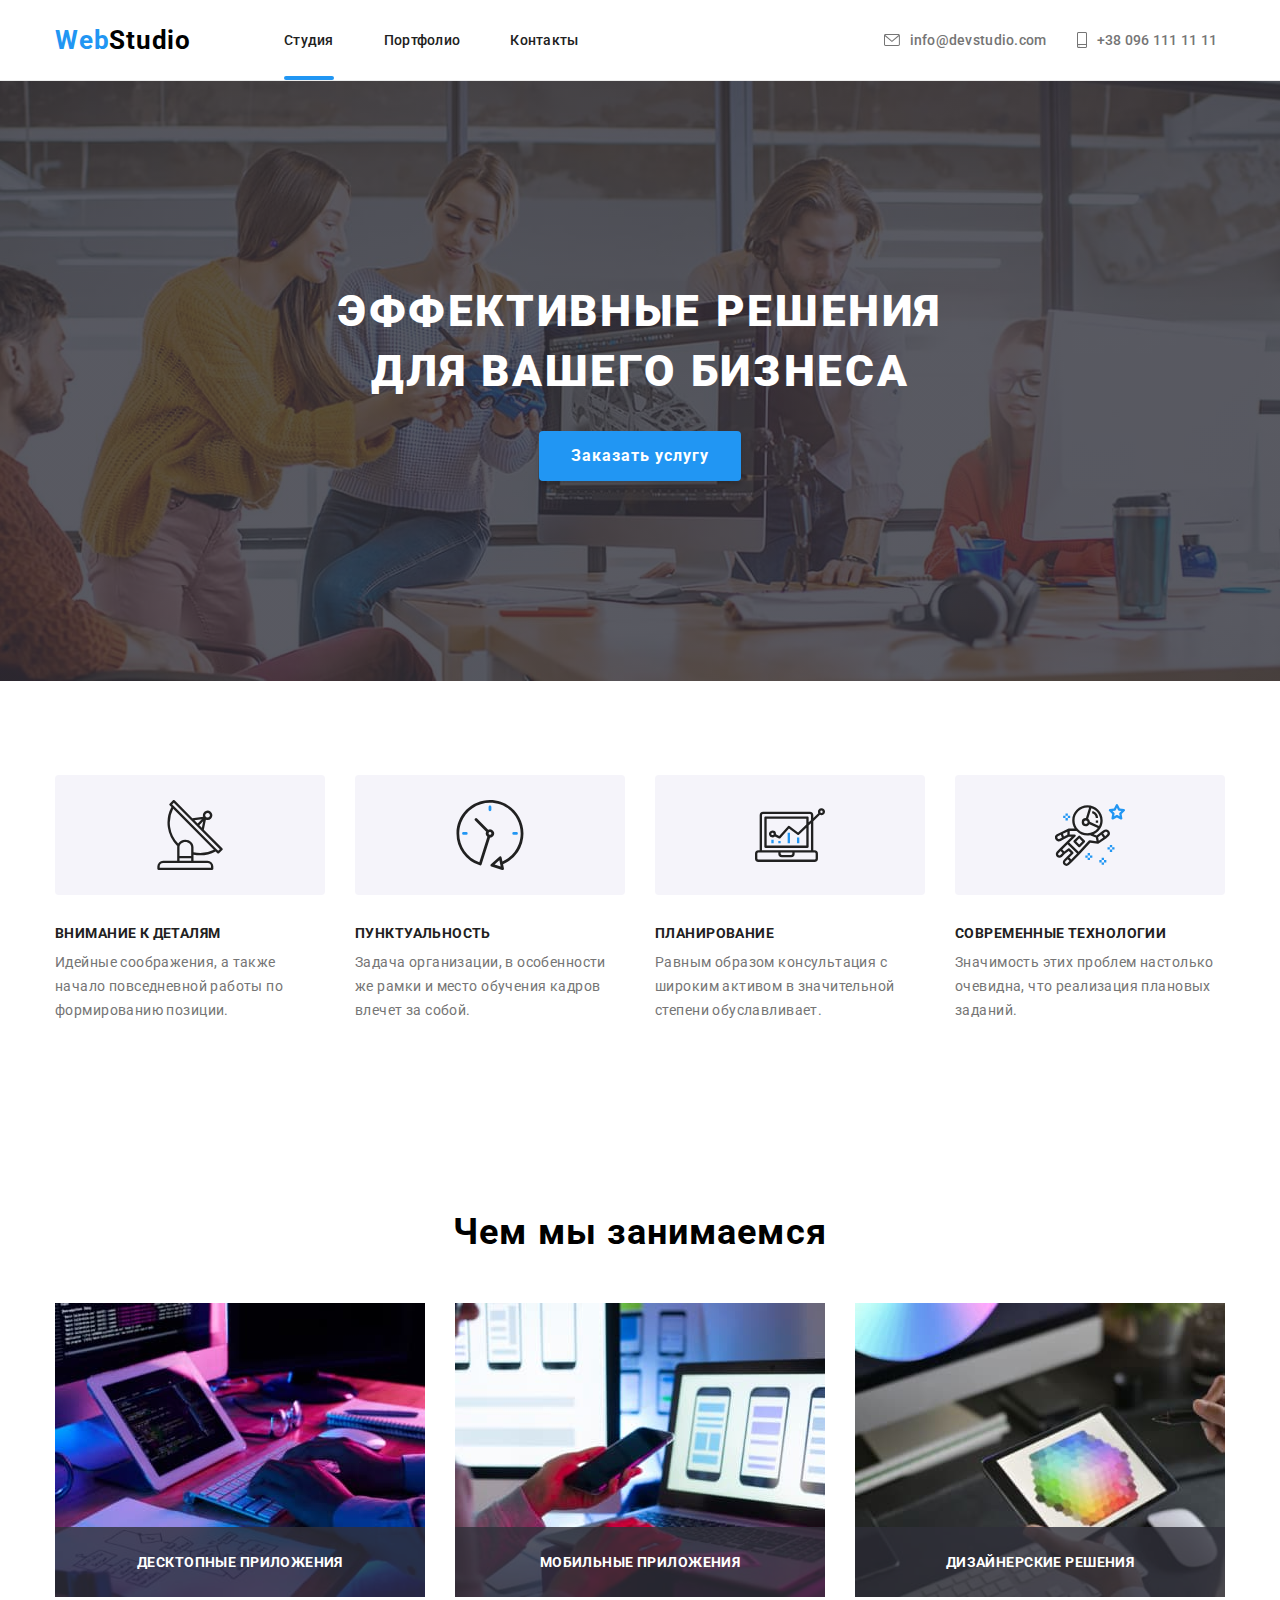
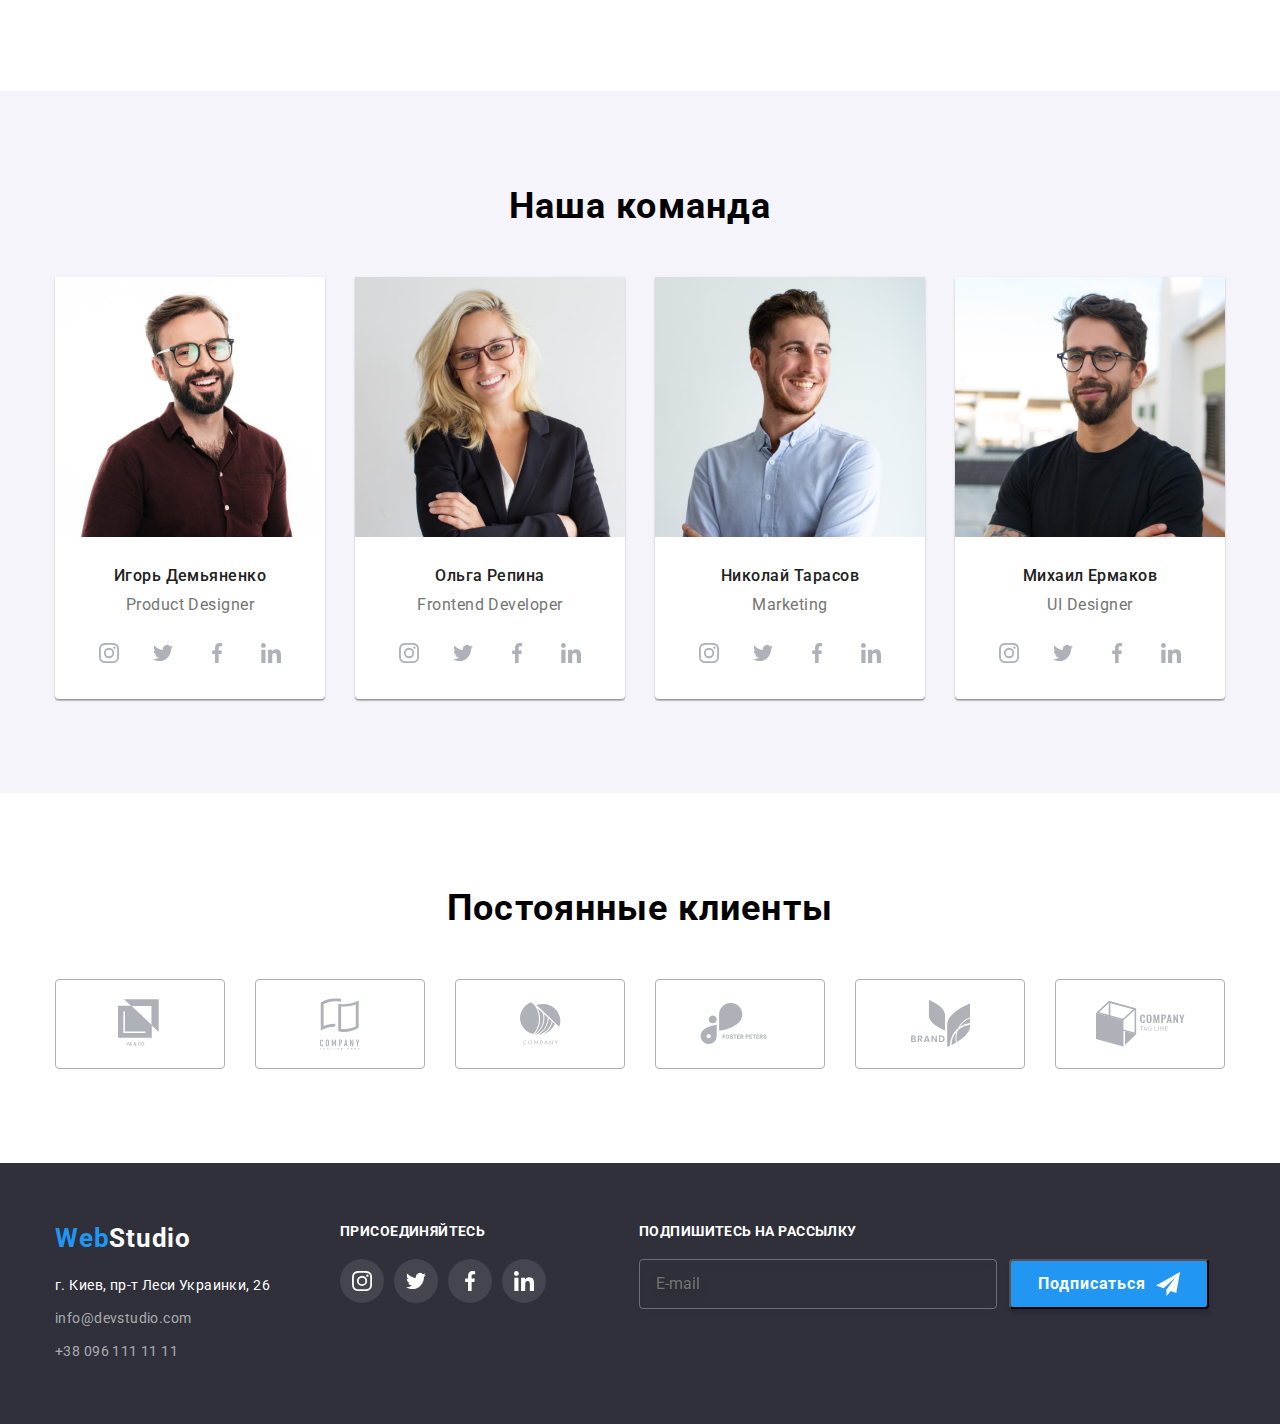
==== index.html @ 7c9dad48 "Добавила размерку и оформление новых элементов из макета домашнего задания #6" ====
<!DOCTYPE html>
<html lang="ru">
<head>
    <meta charset="UTF-8">
    <meta name="viewport" content="width=device-width, initial-scale=1.0">
    <title>Вебстудия</title>
    <link rel="stylesheet" href="https://cdnjs.cloudflare.com/ajax/libs/modern-normalize/1.0.0/modern-normalize.css">
    <link href="https://fonts.googleapis.com/css2?family=Raleway:wght@700&family=Roboto:wght@400;500;700;900&display=swap" rel="stylesheet">
    <link rel="stylesheet" href="css/styles.css">  
</head>
<body>
    <header class="header ">
        <div class="container container-header">
        <nav class="navigation">
            <div class="logo-container">
            <a class="logo link" lang="en" href="./index.html" aria-label="webstudio logo"><span class="logo-web">Web</span>Studio</a> 
           </div>
            <ul class="navigation-list list">
                <li class="navigation-list-item">
                    <a class="navigation-list-link studio link" href="./index.html" >Студия
                    </a>
                </li>
                <li class="navigation-list-item">
                    <a class="navigation-list-link  link" href="./portfolio.html">Портфолио</a>
                </li>
                <li class="navigation-list-item">
                    <a class="navigation-list-link  link" href="">Контакты</a>
                </li>
            </ul>
            <address class="address ">
            <ul class="address-list list">
                <li class="address-list-item">
                  <a  
                  class="address-list-link link " href="mailto:info@devstudio.com">
                  <svg class="header-address-icon" width="16" height="12">
                    <use href="./images/symbol.svg#icon-envelope"></use>
                </svg>
                  info@devstudio.com</a>

                </li>
                <li class="address-list-item">
                   <a class="address-list-link link " href="tel:+380961111111">
                    <svg class="header-address-icon" width="10" height="16">
                        <use href="./images/symbol.svg#icon-smartphone"></use>
                    </svg>
                    +38 096 111 11 11</a>
                </li>
            </ul>
        </address>
        </nav>
    </div>
        
    </header>
    <main>
        <!--HERO-->
        <section class="hero">
            
            <div class="overlay">
            <h1 class="hero-title">Эффективные решения <br> для вашего бизнеса</h1>
            <button class="hero-btn" type="button" data-modal-open>Заказать услугу </button>
            </div>
        </section>
        <!--BENEFITS-->
        <section class="benefits section">
            <div class="container">
            <h2 class="visually-hidden">Наши преимущества</h2>
            <ul class="benefits-list list">
            <li class="benefits-list-item icon-vector">
                <h3 class="benefits-title">Внимание к деталям</h3>
            <p class="benefits-description">Идейные соображения, а также начало повседневной работы по формированию позиции.</p>
        </li>
            <li class="benefits-list-item icon-clock">
                <h3 class="benefits-title">Пунктуальность</h3>
                <p class="benefits-description">Задача организации, в особенности же рамки и место обучения кадров влечет за собой.</p>
            </li>
            <li class="benefits-list-item icon-diagram">
                <h3 class="benefits-title">Планирование</h3>
                <p class="benefits-description">Равным образом консультация с широким активом в значительной степени обуславливает.</p>
        </li>
            <li class="benefits-list-item icon-astronaut">
                <h3 class="benefits-title">Современные технологии</h3>
                <p class="benefits-description">Значимость этих проблем настолько очевидна, что реализация плановых заданий.</p>
        </li>
         </ul>
        </div>
        </section>
        <!--WHAT WE DO-->
        <section class="whatwedo section">
            <div class="container">
            <h2 class="section-title">Чем мы занимаемся</h2>
            <ul class="whatwedo-list list">
                <li class="whatwedo-item">
                  <div class="whatwedo-thumb">
                    <img class="whatwedo-img" src="./images/whatwedo/box1.jpg" width="370" height="294" alt="разработчик пишет код">
                  </div> 
                   <h3 class="whatwedo-title">Десктопные приложения</h3>
                </li>
                <li class="whatwedo-item">
                    <div class="whatwedo-thumb">
                        <img class="whatwedo-img" src="./images/whatwedo/box2.jpg" width="370" height="294" alt="тестировщик проводит тест">
                    </div>
              
                  <h3 class="whatwedo-title">Мобильные приложения</h3>
                </li>
                <li class="whatwedo-item">
                    <div class="whatwedo-thumb">
                        <img class="whatwedo-img" src="./images/whatwedo/box3.jpg" width="370" height="294" alt="дизайнер подбирает цветовую гамму сайта">
                    </div>
                   <h3 class="whatwedo-title">Дизайнерские решения</h3>
                </li>
            </ul>
           </div>
        </section>
                <!--OUR TEAM-->
                <section class="team section">
                    <div class="container">
                    <h2 class="section-title">Наша команда</h2>
                    <ul class="team-list list">
                        <li class="team-list-item">
                           <img class="team-list-img" src="./images/team/number1.jpg" width="270" height="260" alt=" Игорь Демьяненко дизайнер">
                           <div class="member-list-content"> 
                            <h3 class="member-name">Игорь Демьяненко</h3>
                              <p class="member-profession">Product Designer</p>
                              <ul class="sosial-list list">
                              <li class="sosial-list-item">
                                <a class="sosial-link" href="">
                                    <svg class="links-svg" >
                                        <use href="./images/symbol.svg#icon-instagram"></use>
                                    </svg>
                                </a>
                              </li>
                              <li class="sosial-list-item">
                                <a class="sosial-link" href="">
                                    <svg class="links-svg" >
                                        <use href="./images/symbol.svg#icon-twitter"></use>
                                    </svg>
                                </a>
                              </li>
                              <li class="sosial-list-item">
                               <a class="sosial-link" href="">
                                <svg class="links-svg">
                                    <use href="./images/symbol.svg#icon-facebook"></use>
                                </svg  >
                               </a>
                              </li>
                              <li class="sosial-list-item">
                               <a class="sosial-link" href="">
                                <svg class="links-svg" >
                                    <use href="./images/symbol.svg#icon-linkedin"></use>
                                </svg>
                               </a>
                              </li>
                            </ul>
                            </div>
                        </li>
                        <li class="team-list-item">
                        <img class="team-list-img"  src="./images/team/number2.jpg" width="270" height="260" alt="Ольга Репина разработчик">
                        <div class="member-list-content">
                            <h3 class="member-name">Ольга Репина</h3>
                             <p class="member-profession">Frontend Developer</p>
                             <ul class="sosial-list list">
                                <li class="sosial-list-item">
                                  <a class="sosial-link" href="">
                                      <svg class="links-svg" >
                                          <use href="./images/symbol.svg#icon-instagram"></use>
                                      </svg>
                                  </a>
                                </li>
                                <li class="sosial-list-item">
                                  <a class="sosial-link" href="">
                                      <svg class="links-svg" >
                                          <use href="./images/symbol.svg#icon-twitter"></use>
                                      </svg>
                                  </a>
                                </li>
                                <li class="sosial-list-item">
                                 <a class="sosial-link" href="">
                                  <svg class="links-svg">
                                      <use href="./images/symbol.svg#icon-facebook"></use>
                                  </svg  >
                                 </a>
                                </li>
                                <li class="sosial-list-item">
                                 <a class="sosial-link" href="">
                                  <svg class="links-svg" >
                                      <use href="./images/symbol.svg#icon-linkedin"></use>
                                  </svg>
                                 </a>
                                </li>
                              </ul>
                            </div>
                        </li>
                        <li class="team-list-item">
                           <img class="team-list-img" src="./images/team/number3.jpg" width="270" height="260" alt="Николай Тарасов маркетолог">
                           <div class="member-list-content">
                            <h3 class="member-name">Николай Тарасов</h3>
                             <p class="member-profession">Marketing</p>
                             <ul class="sosial-list list">
                                <li class="sosial-list-item">
                                  <a class="sosial-link" href="">
                                      <svg class="links-svg" >
                                          <use href="./images/symbol.svg#icon-instagram"></use>
                                      </svg>
                                  </a>
                                </li>
                                <li class="sosial-list-item">
                                  <a class="sosial-link" href="">
                                      <svg class="links-svg" >
                                          <use href="./images/symbol.svg#icon-twitter"></use>
                                      </svg>
                                  </a>
                                </li>
                                <li class="sosial-list-item">
                                 <a class="sosial-link" href="">
                                  <svg class="links-svg">
                                      <use href="./images/symbol.svg#icon-facebook"></use>
                                  </svg  >
                                 </a>
                                </li>
                                <li class="sosial-list-item">
                                 <a class="sosial-link" href="">
                                  <svg class="links-svg" >
                                      <use href="./images/symbol.svg#icon-linkedin"></use>
                                  </svg>
                                 </a>
                                </li>
                              </ul>
                            </div>
                        </li>
                        <li class="team-list-item">
                           <img class="team-list-img"  src="./images/team/number4.jpg" width="270" height="260" alt="Михаил Ермаков UI дизайнер ">
                           <div class="member-list-content">
                            <h3 class="member-name">Михаил Ермаков</h3>
                             <p class="member-profession">UI Designer</p>
                             <ul class="sosial-list list">
                                <li class="sosial-list-item">
                                  <a class="sosial-link " href="">
                                      <svg class="links-svg" >
                                          <use href="./images/symbol.svg#icon-instagram"></use>
                                      </svg>
                                  </a>
                                </li>
                                <li class="sosial-list-item">
                                  <a class="sosial-link " href="">
                                      <svg class="links-svg" >
                                          <use href="./images/symbol.svg#icon-twitter"></use>
                                      </svg>
                                  </a>
                                </li>
                                <li class="sosial-list-item">
                                 <a class="sosial-link " href="">
                                  <svg class="links-svg">
                                      <use href="./images/symbol.svg#icon-facebook"></use>
                                  </svg  >
                                 </a>
                                </li>
                                <li class="sosial-list-item">
                                 <a class="sosial-link " href="">
                                  <svg class="links-svg" >
                                      <use href="./images/symbol.svg#icon-linkedin"></use>
                                  </svg>
                                 </a>
                                </li>
                              </ul>
                            </div>
                        </li>
                      
                    </ul>
                </div>
                </section>
                <!--CLIENTS -->
              <section class="clients section">
                  <div class="container">
                    <h2 class="section-title" >Постоянные клиенты</h2>
                    <ul class="clients-list list"> 
                        <li class="clients-list-item">
                           <a class="clients-item-pic" href="">
                            <svg  class="clients-svg" width="45" height="50" >
                                <use href="./images/symbol.svg#icon-logo-1"></use>
                            </svg>
                           </a>

                        </li>
                        <li class="clients-list-item">
                            <a class="clients-item-pic" href="">
                                <svg class="clients-svg" width="40" height="52" >
                                    <use href="./images/symbol.svg#icon-logo-2"></use>
                                </svg>
                            </a>
                        </li>
                        <li class="clients-list-item">
                           <a class="clients-item-pic" href="">
                            <svg class="clients-svg" width="41" height="43" >
                                <use href="./images/symbol.svg#icon-logo-3"></use>
                            </svg>
                           </a>
                        </li>
                        <li class="clients-list-item">
                           <a class="clients-item-pic" href="">
                            <svg class="clients-svg" width="80" height="42" >
                                <use href="./images/symbol.svg#icon-logo-4"></use>
                            </svg>
                           </a>
                        </li>
                        <li class="clients-list-item">
                          <a class="clients-item-pic" href="">
                            <svg class="clients-svg" width="59" height="47" >
                                <use href="./images/symbol.svg#icon-logo-5"></use>
                            </svg>
                          </a>
                        </li>
                        <li class="clients-list-item">
                         <a class="clients-item-pic" href="">
                            <svg class="clients-svg" width="89" height="46" >
                                <use href="./images/symbol.svg#icon-logo-6"></use>
                            </svg>
                         </a>
                        </li>
                    </ul>

                  </div>
              </section>
    </main>
    <footer class="footer">
        <div class="container">
         <ul class="all-footer list">
             <li class="address-part"> 
                <a class="footer-logo link" lang="en" href="./index.html" aria-label="webstudio logo"> <span class="logo-web">Web</span><span class="studio-logo">Studio</span></a> 
       
                <p class="address-location">г. Киев, пр-т Леси Украинки, 26</p>
                <address class="address-footer">
                    <ul class="footer-address list" >
                        <li class="footer-address-item">
                          <a class="footer-address-link link" href="mailto:info@devstudio.com">info@devstudio.com</a>
                        </li>
                        <li class="footer-address-item">
                           <a class="footer-address-link link" href="tel:+380961111111">+38 096 111 11 11</a>
                        </li>
                    </ul>
                    </address>
                   </li>
                 <li class="sosial-part">
                    <h3 class="footers-titles">Присоединяйтесь</h3>
                    <ul class="footer-sosial-list list">
                        <li class="footers-sosial-items">
                            <a class="footer-sosial-link"  href="">
                                <svg class="links-svg" >
                                    <use href="./images/symbol.svg#icon-instagram-footer"></use>
                                </svg>
                            </a>
                        </li>
                        <li class="footers-sosial-items">
                            <a class="footer-sosial-link"  href="">
                                <svg class="links-svg" >
                                    <use href="./images/symbol.svg#icon-twitter-footer"></use>
                                </svg>
                            </a>
                        </li>
                        <li class="footers-sosial-items">
                            <a class="footer-sosial-link"  href="">
                                <svg class="links-svg" >
                                    <use href="./images/symbol.svg#icon-facebook-footer"></use>
                                </svg>
                            </a>
                        </li>
                        <li class="footers-sosial-items">
                            <a class="footer-sosial-link"  href="">
                                <svg class="links-svg" >
                                    <use href="./images/symbol.svg#icon-linkedin-footer"></use>
                                </svg>
                            </a>
                        </li >
                        </ul>
                        <li class="sign-part">
                            <h3 class="footers-titles">Подпишитесь на рассылку</h3>
                            <form action="#" class="sign-part-wrapp">
                                <input type="email"  name="user-email" class="sign-up-input" placeholder="E-mail">
                                <button class="sign-btn" type="submit"> 
                                    <span class=" footers-titles-sign "> Подписаться </span>  
                                  <svg class="sign-svg"   width="24" height="24" >
                                      <use href="./images/symbol.svg#icon-send"></use>
                                  </svg>
                                </button>
                            </form>
                            
                          
                        </li>
                    </ul>
               
      
         

          
          
   
            
           
       
    </div>

    </footer>
    <div class="backdrop is-hidden" data-modal >
        <div class="modal-wrapper">
        <div class="modal">
            <button type="button" class="close-btn">
                <svg class="modal-close-svg"  width="11" height="11" data-modal-close >
                    <use href="./images/symbol.svg#icon-close" ></use>
                </svg>
            </button>
            <form action="#" class="modal-form">
                <h3 class="modal-form-title">Оставьте свои данные, мы вам перезвоним</h3>
                <label class="modal-form-field" >
                    <span class="form-label">Имя</span>
                    <span class="modal-form-wrapp">
                        <input type="text" name="user-name" class="modal-form-input">
                        <svg class="modal-icon-svg" >
                            <use href="./images/symbol.svg#icon-modal-person"></use>
                        </svg>
                    </span>
                   </label>
                <label class="modal-form-field">
                    <span class="form-label">Телефон</span>
                    <span class="modal-form-wrapp">
                    <input type="tel" name="user-phone" class="modal-form-input">
                    <svg class="modal-icon-svg" >
                        <use href="./images/symbol.svg#icon-modal-phone"></use>
                    </svg>
                    </span>
                </label>
                <label class="modal-form-field">
                    <span class="form-label">Почта</span>
                  <span class="modal-form-wrapp">  
                    <input type="email" name="user-email" class="modal-form-input">
                    <svg class="modal-icon-svg" >
                        <use href="./images/symbol.svg#icon-modal-email"></use>
                    </svg>
                </span>
                </label>
               <label class="modal-form-field">
                <span class="form-label">Комментарий</span> 
                <textarea  name="user-message"  class="user-message" placeholder="Введите текст"></textarea>
               </label>
                
               
                <label class="check-label">
                    <input class="checkbox" type="checkbox" name="user-policy" value="agreement-policy" >
                    <span class="checkbox-icon"></span>
                    <span class="policy-text">Соглашаюсь с рассылкой и принимаю <a class="modal-link" href="#">Условия договора</a> </span>
                    
                </label>
                <button type="submit" class="modal-form-btn"> Отправить </button>
            </form>
        </div>
        </div>
    </div>
    <script src="./js/modal.js"></script>
</body>
</html>
---- css/styles.css ----
:root{
  --accent-color:#2196F3;
  --main-font:'Roboto', sans-serif;
  --secondary-font: "Raleway", sans-serif;  
}
html{
  box-sizing: border-box;
}

*,
*::before,
*::after {
  box-sizing: inherit;
  margin: 0;
  padding:0;
}

body {
  font-family: var(--main-font);
  font-style: normal;
}
img{
  display: block;

}
.list{
  list-style: none; 
}

.link {
  text-decoration: none;
}
.address {
  font-style: normal;
}
.container{
  width: 1200px;
  padding: 0 15px;
  margin: 0 auto;
}
.section{
  padding-top: 94px;
  padding-bottom: 94px;
}
.visually-hidden {
  position: absolute !important;
  clip: rect(1px 1px 1px 1px); /* IE6, IE7 */
  clip: rect(1px, 1px, 1px, 1px);
  padding: 0 !important;
  border: 0 !important;
  height: 1px !important;
  width: 1px !important;
  overflow: hidden;
}
.backdrop{
  position: fixed;
  top: 0;
  left: 0;
  width: 100%;
  height: 100%;
  background-color: rgba(0, 0, 0, 0.2);
  transition-duration: 250ms ;
  transition-timing-function:  cubic-bezier(0.4, 0, 0.2, 1);
  overflow-y: auto;
 
}

.is-hidden{
  opacity: 0;
  visibility: hidden;
  pointer-events: none;
  
}
.backdrop.is-hidden{
  opacity: 0;
  visibility: hidden;
  pointer-events: none;
  transition-duration: 250ms ;
  transition-timing-function:  cubic-bezier(0.4, 0, 0.2, 1);
  transition-delay: 250ms;
}

.backdrop.is-hidden.modal{
  transform: translate(-50% , -50%) scale(0) ;
  transition-duration:250ms ;
  transition-timing-function:  cubic-bezier(0.4, 0, 0.2, 1);
  transition-delay: 0ms;
}
.modal-wrapper{
  display: flex;
  justify-content: center;
  align-items: center;
  min-height: 100%;
  padding: 15px;
}
.modal{
  position: relative;
  transform:  scale(1);
  width: 528px;
  height: 581px;
  background-color: #FFFFFF;
  transition-duration: 250ms ;
  transition-timing-function: cubic-bezier(0.4, 0, 0.2, 1);
  transition-delay: 250ms;
  padding: 40px;

}
.modal-form{
  display: flex;
  flex-direction: column;
}
.close-btn{
  position: absolute;
  top: 8px;
  right:8px;
  width: 30px;
  height: 30px;
  border-radius: 50%;
  background-color: #FFFFFF;
  border: 1px solid rgba(0, 0, 0, 0.1);
  cursor: pointer;
}




/*  =========== HEADER  ============ */
.header{
  border-bottom: 1px solid #ECECEC; 
}
.container-header{
  display: flex;
  align-items: center;
  justify-content: space-between;
  height: 80px;   
}


.navigation{
  display: flex;
  align-items: center;
}

.navigation-list{
  display: flex;
  
}
.navigation-list-item:not(:last-child){
margin-right: 50px;
}


 .navigation-list-link.studio::after{
   content: "";
   position: absolute;
   left: 0;
   bottom: 0 ;
   display: block;
   width: 100%;
   height: 4px;
   border-radius: 2px;
   background-color: var(--accent-color);
 }
  .navigation-list-link.portfolio::after{
  content: "";
  position: absolute;
  left: 0;
  bottom: 0 ;
  display: block;
  width: 100%;
  height: 4px;
  border-radius: 2px;
  background-color: var(--accent-color);
}


.address-list{
  display: flex; 
}
.address-list-item:not(:last-child){
  margin-right: 30px;
 }

.address{
  margin-left: 305px;
}
.logo-container{
display: flex;
}
.logo{
 
  font-family:var(--secondary-font)
  font-style: normal;
  font-weight: 700;
  font-size: 26px;
  line-height: 1.192;
  letter-spacing: 0.03em;
  color: #000000;
  margin-right:93px;
 
}

.logo-web{
  color: #2196F3;
}
.studio-logo{
  color: #FFFFFF;
}
.address-list{
display: flex;

}
.address-list-link{
display: flex;
align-items: center;
font-weight: 500;
font-size: 14px;
line-height: 1.143;
letter-spacing: 0.02em;
color: #757575;

transition-duration: 250ms ;
transition-timing-function:cubic-bezier(0.4, 0, 0.2, 1) ;
}
.header-address-icon{
margin-right: 10px;
fill: currentColor;

}
.navigation-list-link{
  position: relative;
  font-weight: 500;
  font-size: 14px;
  line-height: 1.143;
  letter-spacing: 0.02em;
  color: #212121;
  padding-top: 32px;
  padding-bottom: 32px;


  
  transition-duration: 250ms ;
  transition-timing-function:cubic-bezier(0.4, 0, 0.2, 1) ;
}

.navigation-list-link:hover,
.navigation-list-link:focus{
color:var(--accent-color); 
cursor: pointer;
}

.address-list-link:hover,
.address-list-link:focus{
color:var(--accent-color);
color:var(--accent-color);
cursor: pointer;
}








/*  ============END  HEADER  ============ */

/*  =========== HERO  ============ */

.overlay{
  max-width: 1600px;
  height: 600px;
  margin: 0 auto;
  background-image:linear-gradient(
    rgba(47, 48, 58, 0.8),
    rgba(47, 48, 58, 0.8)),
   url(../images/hero/hero.jpg);
  background-color: #2F303A;
  background-size: cover;
  background-position: center;
  text-align: center;
  padding-top: 200px;
  padding-bottom: 200px;
}


.hero-title{
font-weight: 900;
font-size: 44px;
line-height: 1.364;
text-align: center;
letter-spacing: 0.06em;
text-transform: uppercase;
color: #FFFFFF;
margin-bottom: 30px;
margin-left: auto;
margin-right: auto;
}

.hero-btn,
.modal-form-btn{
display: block;
padding: 10px 32px;
font-weight: 700;
border: 0;
border-radius: 4px;
font-size: 16px;
line-height: 1.875;
display: inline;
align-items: center;
text-align: center;
letter-spacing: 0.06em;
color: #FFFFFF;
box-shadow: 0px 4px 4px rgba(0, 0, 0, 0.15);
background-color: var(--accent-color);


}
.modal-form-btn{
align-self: center;
margin-top: 30px ;

}


/*  =========== END HERO  ============ */

/*  =========== BENEFITS  ============ */ 
.benefits-list{
  display: flex;
 justify-content: space-between;
}

.benefits-list >li {
 flex-basis: 270px;
 margin-right: 30px;
}
.benefits-list >li:last-child{
   margin-right: 0px;
}
.benefits-title{
font-weight: 700;
font-size: 14px;
line-height: 1.143;
letter-spacing: 0.03em;
text-transform: uppercase;
color: #212121;
margin-bottom: 10px;

}
.benefits-description{
font-weight: 400;
font-size: 14px;
line-height: 1.714;
letter-spacing: 0.03em;
color: #757575;
}
.benefits-list-item::before{
content: '';
display: block;
height: 120px;
background-repeat: no-repeat;
background-position: center;
background-color: #F5F4FA;
border-radius: 4px;
margin-bottom: 30px;
}
.icon-vector::before{
background-image: url(../images/features/vector.svg);
}

.icon-clock::before{
background-image: url(../images/features/clock.svg);
}
.icon-diagram::before{
background-image: url(../images/features/diagram.svg);
}
.icon-astronaut::before{
background-image: url(../images/features/astronaut.svg);
}




/*  =========== END BENEFITS  ============ */

/*  =========== WHAT WE DO   ============ */ 
.section-title {

  margin-bottom: 50px;
  text-align: center;
  font-weight: 700;
  font-size: 36px;
  line-height: 1.167;
  letter-spacing: 0.03em;
  align-items: center;
}
.whatwedo-list{
  display: flex;
}
.whatwedo-list> li {
  margin-right: 30px;
}
.whatwedo-list> li:last-child {
  margin-right: 0px;
}
.whatwedo-title{
  font-weight: 700;
  font-size: 14px;
  line-height: 1.143;
  letter-spacing: 0.03em;
  text-align: center;
  text-transform: uppercase;
  color:#FFFFFF;
}
.whatwedo-thumb{
  position: relative;
}
.whatwedo-title{
  display: flex
  margin: 0auto;
  padding: 27px 0px ;

  position: absolute;

  width: 370px;
  height: 70px;
  background: rgba(47, 48, 58, 0.8);
  transform: translate(0,-70px)
}

/*  =========== END WHAT WE DO   ============ */

/*  =========== OUR TEAM   ============ */ 
.team {
  background: #f5f4fa;
}
.team-list{
  display: flex;
}
.team-list> li {
  margin-right: 30px;
  background: #ffffff;
  box-shadow: 0px 1px 3px rgba(0, 0, 0, 0.12), 0px 1px 1px rgba(0, 0, 0, 0.14), 0px 2px 1px rgba(0, 0, 0, 0.2);
  border-radius: 0px 0px 4px 4px;

}
.team-list > li:last-child {
  margin-right: 0px;
}
.team-list-img{
  margin-bottom: 30px;
}
.member-name{
font-weight: 500;
font-size: 16px;
line-height: 1.186;
text-align: center;
letter-spacing: 0.03em;
color: #212121;
margin-bottom: 10px;
}

.member-profession{
font-weight: 400;
font-size: 16px;
line-height: 1.186;
letter-spacing: 0.03em;
color: #757575;
text-align: center;
margin-bottom: 16px;
}
.sosial-list{
  display: flex;
  margin-bottom: 24px;
  margin-right: 32px;
  margin-left: 32px;
  justify-content: space-between;
  
}
.sosial-link{
  display: flex;
  width: 44px;
  height: 44px;
  align-items: center;
  justify-content: center;
  border-radius: 50%;
  color: #afb1b8;

  transition-duration: 250ms ;
  transition-timing-function:cubic-bezier(0.4, 0, 0.2, 1)
}
.links-svg{
 width: 20px;
 height: 20px;
 fill: currentColor;
}
 .sosial-link:hover,
 .sosial-link:focus{
  color: #ffffff;
  background-color: var(--accent-color);
  cursor: pointer;
}


  /*  ===========CLIENTS  ============ */
  .clients-list{
    display: flex;
    justify-content: space-between;
    
  }
 .clients-item-pic{
  display: flex;
  width: 170px;
  height: 90px;
  color:#AFB1B8;
  border: 1px solid #AFB1B8;
  box-sizing: border-box;
  border-radius: 4px;   
  align-items: center;
  justify-content: center;


  transition-duration: 250ms ;
  transition-timing-function:cubic-bezier(0.4, 0, 0.2, 1)
}
.clients-svg{
 fill:currentColor ;
}
.clients-item-pic:hover{
  color: var(--accent-color);
  border-color:var(--accent-color)
}

 /*  ===========END CLIENTS ============ */
/*  ===========END  OUR TEAM   ============ */

/*  ===========FOOTER ============ */
.footer{
  background: #2F303A; 
  padding-top:60px ;
  padding-bottom:60px ;
}
.footer.address{
    display: block;
}
.footer-logo {
  display: inline-block;
  font-family:var(--secondary-font)
  font-style: normal;
  font-weight: 700;
  font-size: 26px;
  line-height: 1.192;
  letter-spacing: 0.03em;
  color: #000000;
  margin-bottom: 20px;
}
.footers-titles{
font-style: normal;
font-weight: 700;
font-size: 14px;
line-height: 1.143;
letter-spacing: 0.03em;
text-transform: uppercase;
color: #FFFFFF;
margin-bottom: 20px;
}



.address-location{
  font-weight: 400;
  font-size: 14px;
  line-height: 1.714;
  letter-spacing: 0.03em;
  color: #FFFFFF;
  margin-bottom: 9px;
  }
  .footer-address-link{
      font-style: normal;
      font-weight: 400;
      font-size: 14px;
      line-height: 1.714;
      letter-spacing: 0.03em;
      color: rgba(255, 255, 255, 0.6);


      transition-duration: 250ms ;
      transition-timing-function:cubic-bezier(0.4, 0, 0.2, 1)
  }
  .footer-address-link:hover,
  .footer-address-link:focus{
    color:var(--accent-color);
  }
  .footer-address-item:not(:last-child){
      margin-bottom: 9px;
  }
  .footer-sosial-list{
    display: flex;
  }
   .footer-sosial-link{
    display: flex;
    width: 44px;
    height: 44px;
    align-items: center;
    justify-content: center;
    border-radius: 50%;
    background: rgba(255, 255, 255, 0.1);


    transition-property: background-color;
    transition-duration: 250ms ;
    transition-timing-function:cubic-bezier(0.4, 0, 0.2, 1) ;
   
   }
   .footers-sosial-items:not(:last-child){
    margin-right: 10px;
  }
   .footer-sosial-link:hover{
    background-color: var(--accent-color);
   }
   .all-footer{
     display: flex;
   }
   .address-part{
     margin-right: 70px;
   }
  .sosial-part{
    margin-right: 93px;
  }
 
   
    /*  ===========END FOOTER ============ */

     /*  ===========PORTFOLIO ============ */
    
     .portfolio-btn-list{
         display: flex;
         justify-content: center;
         margin-bottom: 50px;
     }
    
     .portfolio-btn{
         margin-right: 8px;
     }
     .portfolio-btn{
      padding: 6px 22px;
      border-style: none;
      border-radius: 4px;
      background-color: #f5f4fa;
      color: #212121;
      font-family: Roboto;
      font-style: normal;
      font-weight: 500;
      font-size: 16px;
      line-height: 1.625;
      text-align: center;
      letter-spacing: 0.03em;


      transition-duration: 250ms ;
      transition-timing-function:cubic-bezier(0.4, 0, 0.2, 1) ;
    }
    .portfolio-btn:hover,
    .portfolio-btn:focus{
      color: #FFFFFF;
      background: var(--accent-color);
    }
    .portfolio-title{
    font-style: normal;
    font-weight: 700;
    font-size: 18px;
    line-height: 2;
    letter-spacing: 0.06em;
    color: #212121;
    
    }
    .portfolio-text{
    font-weight: 400;
    font-size: 16px;
    line-height: 1.875;
    letter-spacing: 0.03em;
    color: #757575;
    }
    .portfolio-gallery{
        display: flex;
        flex-wrap: wrap;
    }
   
    .portfolio-item{
      width: 370px;
      margin-right: 30px;
      margin-bottom: 30px;

      transition-duration: 250ms ;
      transition-timing-function:cubic-bezier(0.4, 0, 0.2, 1)
    }
    .poster{
      padding-left: 0px;
      padding-right: 0px;
    }
    .card-content{
      background: #FFFFFF;
      border-right: 1px solid #EEEEEE;
      border-left:  1px solid #EEEEEE;
      border-bottom:  1px solid #EEEEEE;
      box-sizing: border-box;
      padding-left: 24px;
      padding-right: 24px;
      padding-top: 20px;
      padding-bottom: 20px;
      
      /*border-bottom-right-radius: ;
      border-bottom-left-radius: ;
      overflow:hidden*/
    }
    .portfolio-title{
      margin-bottom: 4px;
    }
    .portfolio-item:nth-child(3n){
      margin-right: 0px;
  }
  .portfolio-item:nth-last-child(-n+3) {
      margin-bottom: 0px;
  }
  .portfolio-item:hover,
  .portfolio-item:focus{
    box-shadow: 0px 1px 1px rgba(0, 0, 0, 0.12), 0px 4px 4px rgba(0, 0, 0, 0.06), 1px 4px 6px rgba(0, 0, 0, 0.16);
}
 .portfolio-thumb{
   position: relative;
   overflow: hidden;
 }
 .portfolio-thumb::after{
   display: inline-block;
   content: "";
   position: absolute;
   width: 100%;
   height: 100%;
   top: 0;
   left: 0;
   z-index: 1;

   background: rgba(33, 150, 243, 0.9);
   opacity: 0;
   transform: translateY(100%);
   
 }

 .portfolio-thumb:hover::after{
   opacity: 1;
   transform: translateY(0%);
   transition-duration: 250ms ;
   transition-timing-function:cubic-bezier(0.4, 0, 0.2, 1) ;

 }
 .portfolio-overlay-thumb{
  display:inline-block;
  position: absolute; ;
  top: 0;
  left: 0;
  z-index: 2;
  
  
 
 }
 .portfolio-overlay-text{
  padding: 63px 24px;
  font-weight: 400;
  font-size: 18px;
  line-height: 1,56;
  letter-spacing: 0.03em;
  color: #FFFFFF;
  opacity: 0
  
   }
 .portfolio-thumb:hover .portfolio-overlay-text{
   opacity: 1;
   transition-duration: 250ms ;
   transition-timing-function:cubic-bezier(0.4, 0, 0.2, 1) ;
 }



.modal-form-title{
font-weight: 700;
font-size: 20px;
line-height:1,15;
text-align: center;
letter-spacing: 0.03em;
color: #212121;
margin-bottom: 30px;
}
.modal-form-input{
  display: block;
  width: 100%;
  height: 40px;
  border: 1px solid rgba(33, 33, 33, 0.2);
  border-radius: 4px;
  margin-top: 4px;
  margin-bottom: 10px;
  padding-left: 42px;
}
.modal-form-input:focus +.modal-icon-svg{
 fill:var(--accent-color) ;
 transition-duration: 250ms ;
 transition-timing-function:cubic-bezier(0.4, 0, 0.2, 1) ;
}
.user-message:focus{
  transition-duration: 250ms ;
  transition-timing-function:cubic-bezier(0.4, 0, 0.2, 1) ;
}
.modal-form-input:focus,
.user-message:focus{
outline: none;
border: 1px solid var(--accent-color)  ;
}

.user-message{
height: 120px;
width: 100%;
border: 1px solid rgba(33, 33, 33, 0.2);
border-radius: 4px;
resize: none;
padding-left: 16px;
padding-top: 12px;
margin-bottom: 20px;
margin-top: 4px;
}
.modal-form-field textarea::placeholder{
font-weight: 400;
font-size: 12px;
line-height: 1,16;
letter-spacing: 0.01em;
color: rgba(117, 117, 117, 0.5);
}
.modal-form-wrapp{
position: relative;
display: block;
}

.modal-icon-svg{
position: absolute;
width: 18px;
height: 18px;
top: 50%;
left: 12px;
transform: translateY(-50%);

}
.form-label{

font-weight: 400;
font-size: 12px;
line-height: 1,16;
letter-spacing: 0.01em;
color: #757575;
}
.modal-link{
display: inline-block;
}

.checkbox{
-webkit-appearance:none;
  -moz-appearance:none;
       appearance:none;

     position: absolute;
}

.checkbox-icon{
display: flex;
align-items: center;
width: 16px;
height: 15px;
border: 2px solid  #212121;
border-radius: 4px;
margin-right: 8.38px;
}
.checkbox:checked + .checkbox-icon{
background-color: var(--accent-color);
border-color: var(--accent-color);
background-image: url(../images/icon\ check.svg);
background-size: contain;
background-origin: border-box;

}
.checkbox:checked ~ .checkbox-icon {
transition-duration: 250ms ;
transition-timing-function:cubic-bezier(0.4, 0, 0.2, 1) ;
}

.check-label{
display: flex;
align-items: center;
}
.policy-text{
font-weight: 400;
font-size: 14px;
line-height:1,71;
letter-spacing: 0.03em;
color: #757575;
}
.sign-btn{
display: flex;
align-items:center ;
justify-content: center;
width: 200px;
height: 50px;
background: #2196F3;
box-shadow: 0px 4px 4px rgba(0, 0, 0, 0.15);
border-radius: 4px;  

}
.footers-titles-sign{
text-transform: initial;
font-weight: 700;
font-size: 16px;
line-height: 1,87px;
letter-spacing: 0.06em;
color: #FFFFFF;
margin-right: 10px;

}
.sign-up-input{
width: 358px;
height: 50px;
border: 1px solid rgba(255, 255, 255, 0.3);
filter: drop-shadow(0px 4px 4px rgba(0, 0, 0, 0.15));
border-radius: 4px;
margin-right: 12px;
background-color: transparent;
padding-left: 16px;

}
.sign-up-input:focus,
.sign-btn:focus{
cursor: pointer;

}
.sign-part-wrapp{
display: flex;
}
.sign-svg{
display: flex;

}
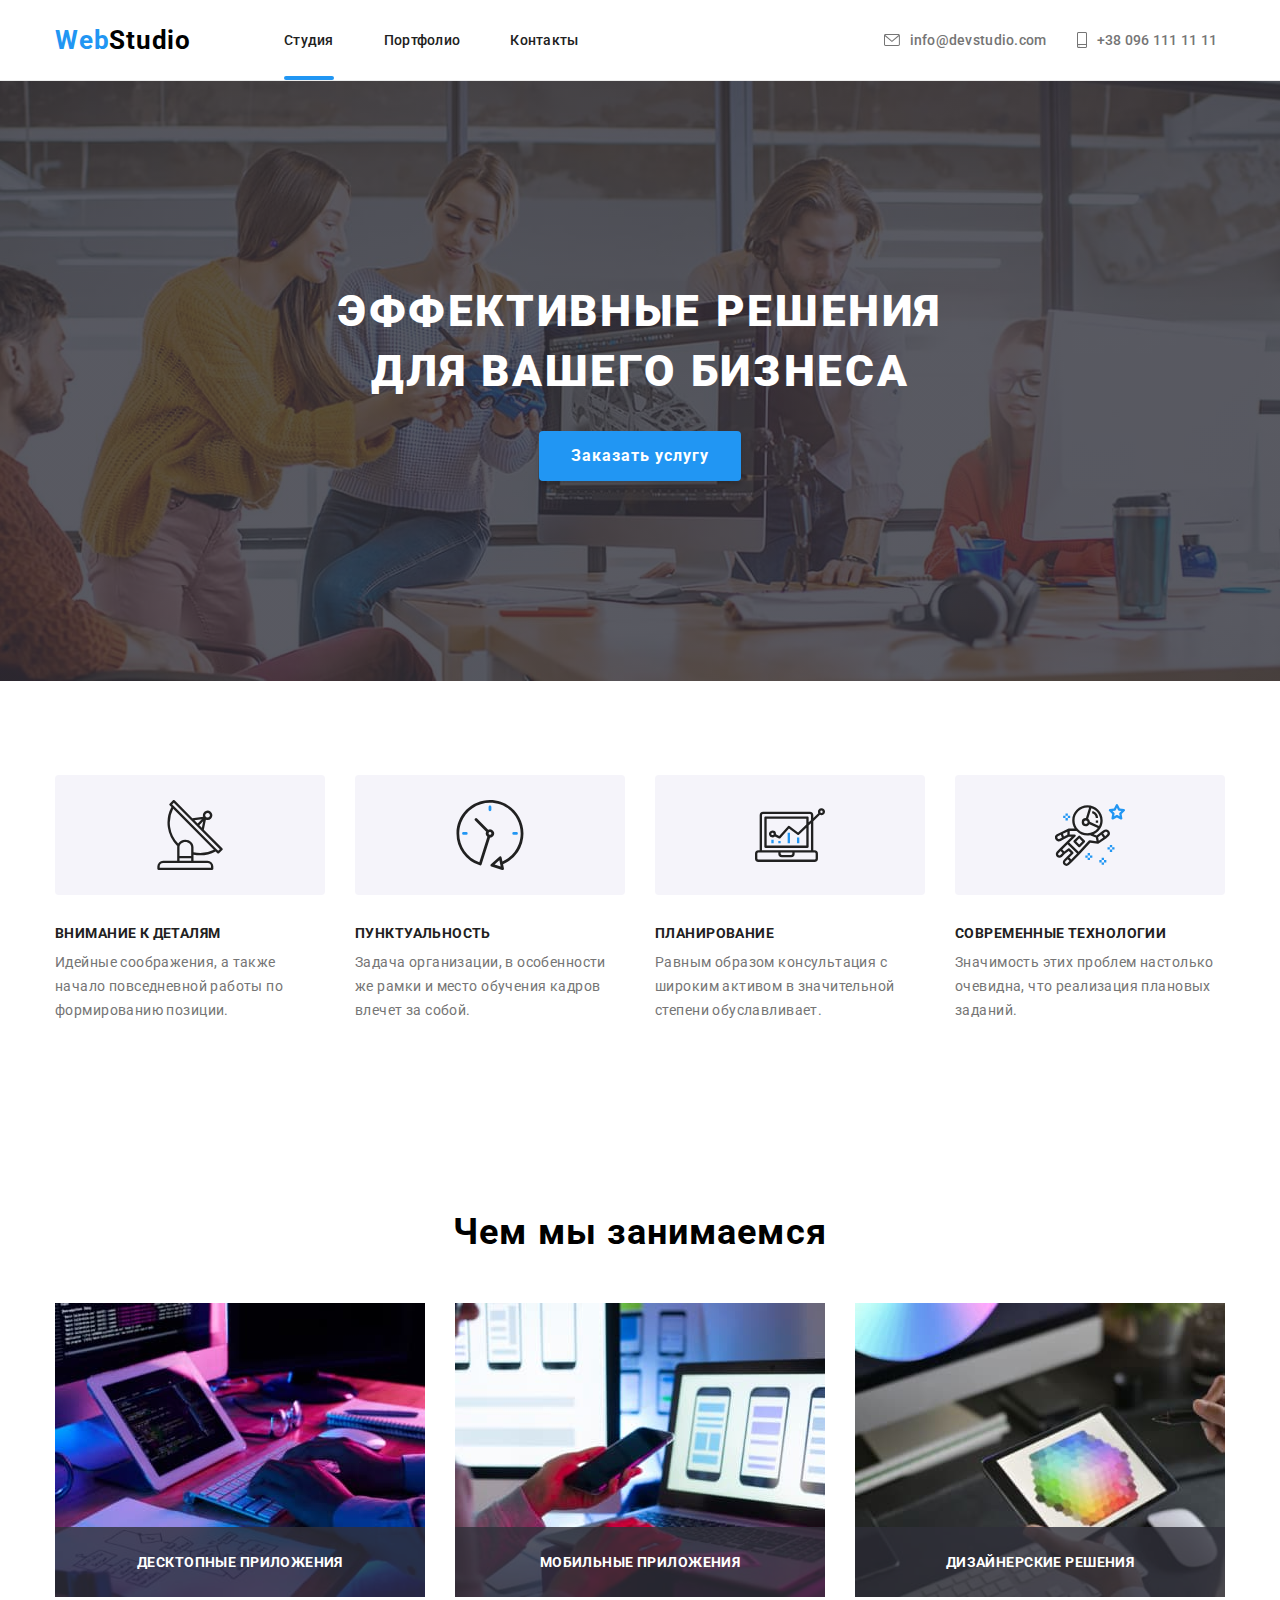
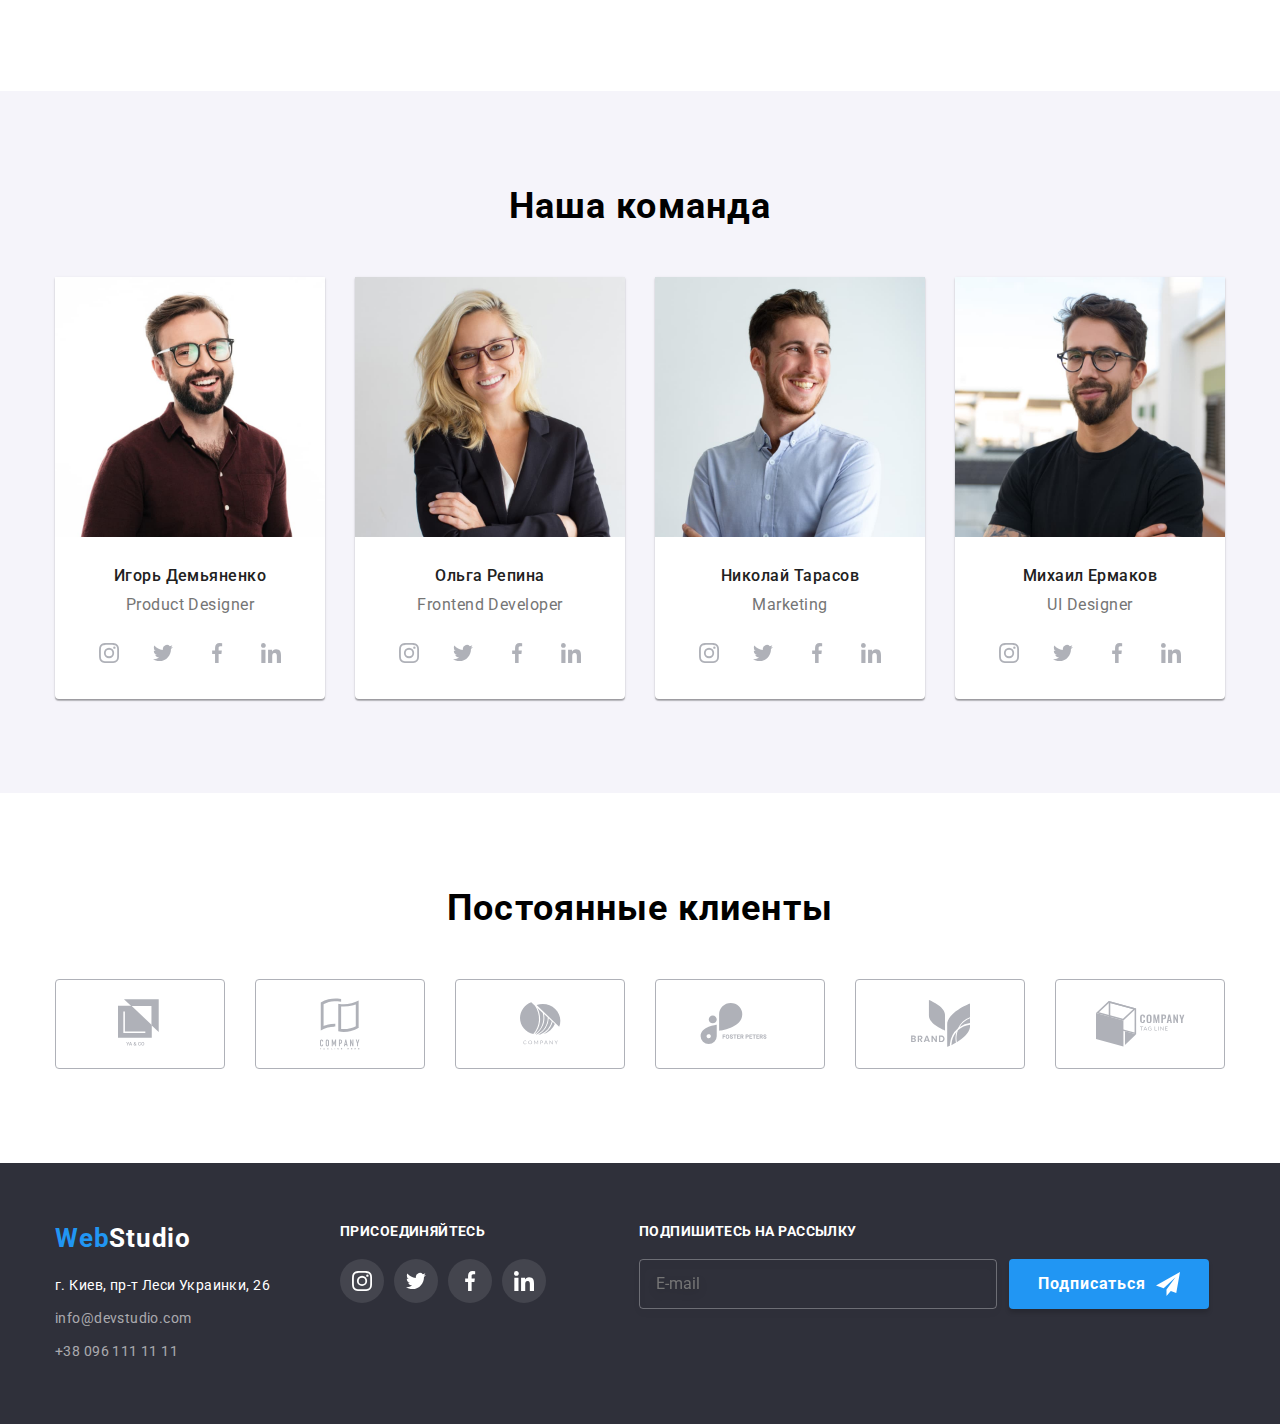
==== commit 3bb48a7c: "дополнила" ====
--- a/index.html
+++ b/index.html
@@ -374,7 +374,7 @@
                         <li class="sign-part">
                             <h3 class="footers-titles">Подпишитесь на рассылку</h3>
                             <form action="#" class="sign-part-wrapp">
-                                <input type="email"  name="user-email" class="sign-up-input" placeholder="E-mail">
+                                <input type="email"  name="user-email"  class="sign-up-input" placeholder="E-mail">
                                 <button class="sign-btn" type="submit"> 
                                     <span class=" footers-titles-sign "> Подписаться </span>  
                                   <svg class="sign-svg"   width="24" height="24" >
@@ -442,9 +442,9 @@
                </label>
                 
                
-                <label class="check-label">
-                    <input class="checkbox" type="checkbox" name="user-policy" value="agreement-policy" >
-                    <span class="checkbox-icon"></span>
+                
+                    <input class="checkbox" type="checkbox" name="user-policy" value="agreement-policy" id="check-policy" >
+                    <label for="check-policy"  class="check-label"> 
                     <span class="policy-text">Соглашаюсь с рассылкой и принимаю <a class="modal-link" href="#">Условия договора</a> </span>
                     
                 </label>
--- a/css/styles.css
+++ b/css/styles.css
@@ -745,6 +745,7 @@
    background: rgba(33, 150, 243, 0.9);
    opacity: 0;
    transform: translateY(100%);
+   transition: 250ms cubic-bezier(0.4, 0, 0.2, 1) ;
    
  }
 
@@ -769,10 +770,12 @@
   padding: 63px 24px;
   font-weight: 400;
   font-size: 18px;
-  line-height: 1,56;
+  line-height: 1.56;
   letter-spacing: 0.03em;
   color: #FFFFFF;
   opacity: 0
+  
+  
   
    }
  .portfolio-thumb:hover .portfolio-overlay-text{
@@ -782,11 +785,10 @@
  }
 
 
-
 .modal-form-title{
 font-weight: 700;
 font-size: 20px;
-line-height:1,15;
+line-height:1.15;
 text-align: center;
 letter-spacing: 0.03em;
 color: #212121;
@@ -831,10 +833,14 @@
 .modal-form-field textarea::placeholder{
 font-weight: 400;
 font-size: 12px;
-line-height: 1,16;
+line-height: 1.16;
 letter-spacing: 0.01em;
 color: rgba(117, 117, 117, 0.5);
 }
+.modal-link{
+  color:var(--accent-color) ;
+}
+
 .modal-form-wrapp{
 position: relative;
 display: block;
@@ -853,7 +859,7 @@
 
 font-weight: 400;
 font-size: 12px;
-line-height: 1,16;
+line-height: 1.16;
 letter-spacing: 0.01em;
 color: #757575;
 }
@@ -869,26 +875,30 @@
      position: absolute;
 }
 
-.checkbox-icon{
-display: flex;
-align-items: center;
-width: 16px;
-height: 15px;
-border: 2px solid  #212121;
-border-radius: 4px;
-margin-right: 8.38px;
-}
-.checkbox:checked + .checkbox-icon{
-background-color: var(--accent-color);
-border-color: var(--accent-color);
-background-image: url(../images/icon\ check.svg);
-background-size: contain;
-background-origin: border-box;
-
-}
-.checkbox:checked ~ .checkbox-icon {
-transition-duration: 250ms ;
-transition-timing-function:cubic-bezier(0.4, 0, 0.2, 1) ;
+
+.check-label::before{
+  content: "";
+  display: flex;
+  align-items: center;
+  width: 16px;
+  height: 15px;
+  border: 2px solid  #212121;
+  border-radius: 2px;
+  margin-right: 8.38px;
+}
+.checkbox:checked+.check-label::before{
+  background-color: var(--accent-color);
+  border-color:var(--accent-color) ;
+  background-image: url(../images/icon\ check.svg);
+  background-size: contain;
+  background-origin: border-box;
+  transition-duration: 250ms ;
+  transition-timing-function:cubic-bezier(0.4, 0, 0.2, 1) ;
+
+}
+
+.sign-part-wrapp input {
+  color: rgba(255, 255, 255, 0.6);
 }
 
 .check-label{
@@ -898,7 +908,7 @@
 .policy-text{
 font-weight: 400;
 font-size: 14px;
-line-height:1,71;
+line-height:1.71;
 letter-spacing: 0.03em;
 color: #757575;
 }
@@ -911,13 +921,14 @@
 background: #2196F3;
 box-shadow: 0px 4px 4px rgba(0, 0, 0, 0.15);
 border-radius: 4px;  
+border-color: transparent;
 
 }
 .footers-titles-sign{
 text-transform: initial;
 font-weight: 700;
 font-size: 16px;
-line-height: 1,87px;
+line-height: 1.87px;
 letter-spacing: 0.06em;
 color: #FFFFFF;
 margin-right: 10px;
@@ -938,6 +949,7 @@
 .sign-btn:focus{
 cursor: pointer;
 
+
 }
 .sign-part-wrapp{
 display: flex;
@@ -945,4 +957,4 @@
 .sign-svg{
 display: flex;
 
-}+}
